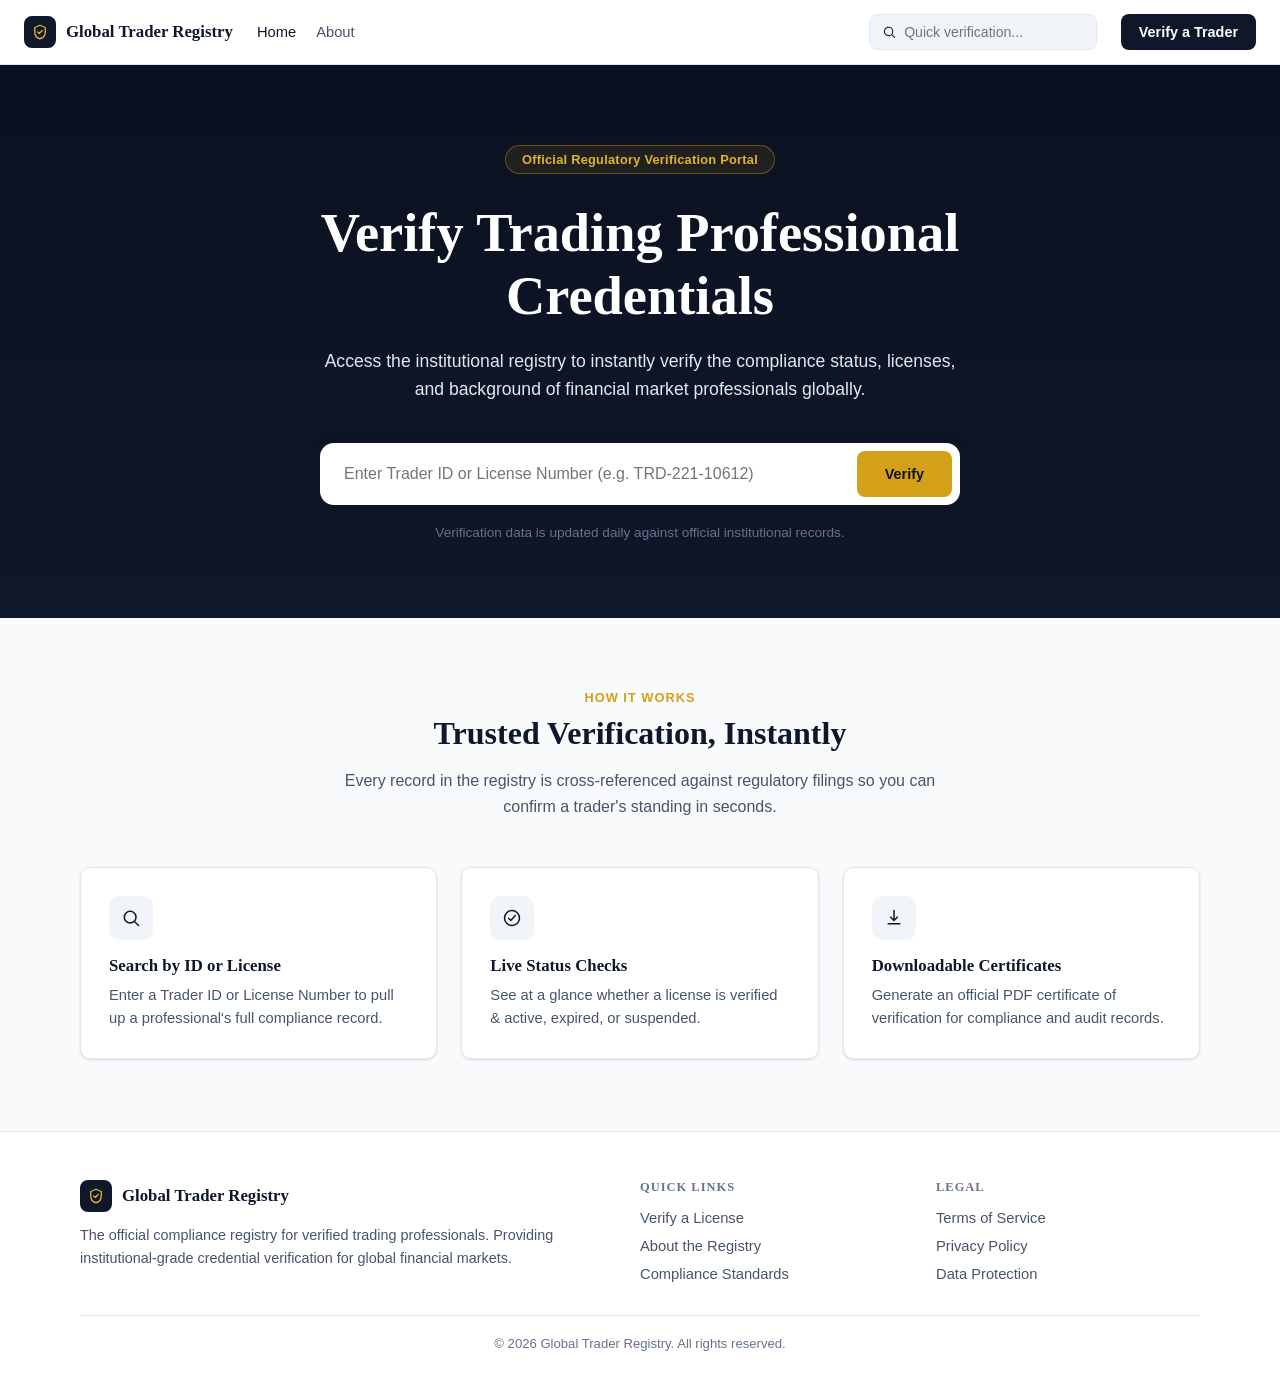
==== index.html @ 94d0c5c8 "Add files via upload" ====
<!DOCTYPE html>
<html lang="en">
<head>
<meta charset="UTF-8" />
<meta name="viewport" content="width=device-width, initial-scale=1.0" />
<title>Global Trader Registry — Verify Trading Credentials</title>
<link rel="stylesheet" href="css/styles.css" />
</head>
<body>
  <header class="site-header" id="site-header"></header>

  <section class="hero" id="search">
    <div class="hero-badge">Official Regulatory Verification Portal</div>
    <h1>Verify Trading Professional<br />Credentials</h1>
    <p class="lede">
      Access the institutional registry to instantly verify the compliance status,
      licenses, and background of financial market professionals globally.
    </p>

    <form id="search-form" class="search-box">
      <input type="text" id="search-input" placeholder="Enter Trader ID or License Number (e.g. TRD-221-10612)" />
      <button type="submit" class="btn btn-gold">Verify</button>
    </form>
    <p id="search-error" class="search-error"></p>

    <p class="hero-footnote">Verification data is updated daily against official institutional records.</p>
  </section>

  <section class="section">
    <div class="section-heading">
      <div class="eyebrow">How It Works</div>
      <h2>Trusted Verification, Instantly</h2>
      <p>Every record in the registry is cross-referenced against regulatory filings so you can confirm a trader's standing in seconds.</p>
    </div>
    <div class="feature-grid">
      <div class="feature-card" id="feature-1"></div>
      <div class="feature-card" id="feature-2"></div>
      <div class="feature-card" id="feature-3"></div>
    </div>
  </section>

  <footer class="site-footer" id="site-footer"></footer>

  <script src="data/traders.js"></script>
  <script src="js/main.js"></script>
  <script src="js/home.js"></script>
</body>
</html>
---- css/styles.css ----
/* Global Trader Registry — Institutional Deep Navy & Slate theme */

:root {
  --navy-950: #0b1120;
  --navy-900: #0f172a;
  --navy-800: #1e293b;
  --slate-600: #475569;
  --slate-500: #64748b;
  --slate-200: #e2e8f0;
  --slate-100: #f1f5f9;
  --slate-50: #f8fafc;
  --gold-500: #d4a017;
  --gold-400: #e0b32c;
  --white: #ffffff;
  --green-600: #16a34a;
  --green-50: #f0fdf4;
  --red-600: #dc2626;
  --red-50: #fef2f2;
  --amber-600: #d97706;
  --amber-50: #fffbeb;

  --font-serif: Georgia, "Times New Roman", serif;
  --font-sans: -apple-system, BlinkMacSystemFont, "Segoe UI", Roboto, Helvetica, Arial, sans-serif;

  --radius: 10px;
  --shadow-card: 0 1px 3px rgba(15, 23, 42, 0.08), 0 1px 2px rgba(15, 23, 42, 0.06);
  --shadow-lg: 0 10px 30px rgba(15, 23, 42, 0.12);
}

* { box-sizing: border-box; }

html, body {
  margin: 0;
  padding: 0;
  font-family: var(--font-sans);
  color: var(--navy-900);
  background: var(--slate-50);
  -webkit-font-smoothing: antialiased;
}

h1, h2, h3, .brand-name {
  font-family: var(--font-serif);
}

a { color: inherit; text-decoration: none; }

.container {
  max-width: 1120px;
  margin: 0 auto;
  padding: 0 24px;
}

/* ---------- Header ---------- */
.site-header {
  background: var(--white);
  border-bottom: 1px solid var(--slate-200);
  position: sticky;
  top: 0;
  z-index: 50;
}

.header-inner {
  display: flex;
  align-items: center;
  gap: 24px;
  padding: 14px 24px;
}

.brand {
  display: flex;
  align-items: center;
  gap: 10px;
  font-weight: 700;
  font-size: 1.05rem;
  color: var(--navy-900);
}

.brand-icon {
  width: 32px;
  height: 32px;
  border-radius: 8px;
  background: var(--navy-900);
  display: flex;
  align-items: center;
  justify-content: center;
  color: var(--gold-400);
  flex-shrink: 0;
}

.main-nav {
  display: flex;
  gap: 20px;
  flex: 1;
}

.main-nav a {
  font-size: 0.92rem;
  color: var(--slate-600);
  font-weight: 500;
}

.main-nav a:hover, .main-nav a.active {
  color: var(--navy-900);
}

.header-search {
  display: flex;
  align-items: center;
  gap: 6px;
  background: var(--slate-100);
  border: 1px solid var(--slate-200);
  border-radius: 8px;
  padding: 8px 12px;
  min-width: 220px;
}

.header-search input {
  border: none;
  background: none;
  outline: none;
  font-size: 0.88rem;
  width: 100%;
  color: var(--navy-900);
}

.btn {
  display: inline-flex;
  align-items: center;
  justify-content: center;
  gap: 8px;
  border-radius: 8px;
  font-weight: 600;
  font-size: 0.9rem;
  padding: 10px 18px;
  border: none;
  cursor: pointer;
  transition: filter 0.15s ease, transform 0.1s ease;
}

.btn:active { transform: translateY(1px); }

.btn-primary {
  background: var(--navy-900);
  color: var(--white);
}
.btn-primary:hover { filter: brightness(1.15); }

.btn-gold {
  background: var(--gold-500);
  color: var(--navy-950);
}
.btn-gold:hover { filter: brightness(1.08); }

.btn-outline {
  background: var(--white);
  color: var(--navy-900);
  border: 1px solid var(--slate-200);
}
.btn-outline:hover { background: var(--slate-100); }

/* ---------- Hero ---------- */
.hero {
  background: linear-gradient(180deg, var(--navy-950) 0%, var(--navy-900) 100%);
  color: var(--white);
  padding: 80px 24px 64px;
  text-align: center;
}

.hero-badge {
  display: inline-flex;
  align-items: center;
  gap: 8px;
  border: 1px solid rgba(212, 160, 23, 0.4);
  background: rgba(212, 160, 23, 0.1);
  color: var(--gold-400);
  padding: 6px 16px;
  border-radius: 999px;
  font-size: 0.8rem;
  font-weight: 600;
  letter-spacing: 0.02em;
  margin-bottom: 28px;
}

.hero h1 {
  font-size: clamp(2.2rem, 5vw, 3.4rem);
  line-height: 1.15;
  margin: 0 0 20px;
  font-weight: 700;
}

.hero p.lede {
  color: var(--slate-200);
  font-size: 1.1rem;
  max-width: 640px;
  margin: 0 auto 40px;
  line-height: 1.6;
}

.search-box {
  background: var(--white);
  border-radius: 14px;
  padding: 8px;
  max-width: 640px;
  margin: 0 auto;
  display: flex;
  gap: 8px;
  box-shadow: var(--shadow-lg);
}

.search-box input {
  flex: 1;
  border: none;
  outline: none;
  padding: 14px 16px;
  font-size: 1rem;
  color: var(--navy-900);
  background: transparent;
}

.search-box .btn { padding: 14px 28px; }

.hero-footnote {
  margin-top: 20px;
  font-size: 0.85rem;
  color: var(--slate-500);
  display: flex;
  align-items: center;
  justify-content: center;
  gap: 6px;
}

.search-error {
  margin-top: 16px;
  color: #fca5a5;
  font-size: 0.9rem;
  display: none;
}

/* ---------- Feature section ---------- */
.section {
  padding: 72px 24px;
}

.section-heading {
  text-align: center;
  max-width: 640px;
  margin: 0 auto 48px;
}

.section-heading .eyebrow {
  color: var(--gold-500);
  font-weight: 700;
  font-size: 0.8rem;
  letter-spacing: 0.08em;
  text-transform: uppercase;
}

.section-heading h2 {
  font-size: 2rem;
  margin: 10px 0 12px;
  color: var(--navy-900);
}

.section-heading p {
  color: var(--slate-600);
  line-height: 1.6;
}

.feature-grid {
  display: grid;
  grid-template-columns: repeat(auto-fit, minmax(240px, 1fr));
  gap: 24px;
  max-width: 1120px;
  margin: 0 auto;
}

.feature-card {
  background: var(--white);
  border: 1px solid var(--slate-200);
  border-radius: var(--radius);
  padding: 28px;
  box-shadow: var(--shadow-card);
}

.feature-card .icon {
  width: 44px;
  height: 44px;
  border-radius: 10px;
  background: var(--slate-100);
  color: var(--navy-900);
  display: flex;
  align-items: center;
  justify-content: center;
  margin-bottom: 16px;
}

.feature-card h3 {
  font-size: 1.05rem;
  margin: 0 0 8px;
  color: var(--navy-900);
}

.feature-card p {
  color: var(--slate-600);
  font-size: 0.92rem;
  line-height: 1.55;
  margin: 0;
}

/* ---------- Footer ---------- */
.site-footer {
  background: var(--white);
  border-top: 1px solid var(--slate-200);
  padding: 48px 24px 24px;
}

.footer-grid {
  display: grid;
  grid-template-columns: 2fr 1fr 1fr;
  gap: 32px;
  max-width: 1120px;
  margin: 0 auto 32px;
}

.footer-grid h4 {
  font-family: var(--font-serif);
  font-size: 0.78rem;
  text-transform: uppercase;
  letter-spacing: 0.08em;
  color: var(--slate-500);
  margin: 0 0 14px;
}

.footer-grid ul {
  list-style: none;
  margin: 0;
  padding: 0;
  display: flex;
  flex-direction: column;
  gap: 10px;
}

.footer-grid ul a {
  color: var(--slate-600);
  font-size: 0.92rem;
}
.footer-grid ul a:hover { color: var(--navy-900); }

.footer-grid p {
  color: var(--slate-600);
  font-size: 0.9rem;
  line-height: 1.6;
  margin: 8px 0 0;
}

.footer-bottom {
  max-width: 1120px;
  margin: 0 auto;
  border-top: 1px solid var(--slate-200);
  padding-top: 20px;
  font-size: 0.82rem;
  color: var(--slate-500);
  text-align: center;
}

/* ---------- Verify page ---------- */
.verify-wrap {
  max-width: 1120px;
  margin: 0 auto;
  padding: 40px 24px 80px;
}

.back-link {
  display: inline-flex;
  align-items: center;
  gap: 6px;
  color: var(--slate-600);
  font-size: 0.9rem;
  margin-bottom: 24px;
}
.back-link:hover { color: var(--navy-900); }

.verify-grid {
  display: grid;
  grid-template-columns: 2fr 1fr;
  gap: 24px;
  align-items: start;
}

@media (max-width: 860px) {
  .verify-grid { grid-template-columns: 1fr; }
  .footer-grid { grid-template-columns: 1fr; }
  .main-nav { display: none; }
}

.card {
  background: var(--white);
  border: 1px solid var(--slate-200);
  border-radius: 14px;
  box-shadow: var(--shadow-card);
  overflow: hidden;
}

.profile-card { border-top: 4px solid var(--navy-900); }
.profile-card.status-verified { border-top-color: var(--green-600); }
.profile-card.status-expired { border-top-color: var(--red-600); }
.profile-card.status-suspended { border-top-color: var(--amber-600); }

.profile-header {
  display: flex;
  align-items: flex-start;
  gap: 20px;
  padding: 28px;
  flex-wrap: wrap;
}

.avatar {
  width: 88px;
  height: 88px;
  border-radius: 12px;
  background: var(--slate-100);
  color: var(--navy-900);
  display: flex;
  align-items: center;
  justify-content: center;
  font-family: var(--font-serif);
  font-weight: 700;
  font-size: 1.6rem;
  flex-shrink: 0;
}

.profile-identity { flex: 1; min-width: 200px; }
.profile-identity h1 { font-size: 1.6rem; margin: 0 0 4px; }
.profile-identity .specialization { color: var(--slate-600); font-size: 1rem; margin-bottom: 10px; }

.meta-row {
  display: flex;
  flex-wrap: wrap;
  gap: 16px;
  color: var(--slate-600);
  font-size: 0.88rem;
}
.meta-row span { display: inline-flex; align-items: center; gap: 6px; }

.status-badge {
  display: inline-flex;
  align-items: center;
  gap: 6px;
  padding: 8px 16px;
  border-radius: 999px;
  font-weight: 700;
  font-size: 0.82rem;
  letter-spacing: 0.02em;
  white-space: nowrap;
}
.status-badge.verified { background: var(--green-50); color: var(--green-600); }
.status-badge.expired { background: var(--red-50); color: var(--red-600); }
.status-badge.suspended { background: var(--amber-50); color: var(--amber-600); }

.divider { border-top: 1px solid var(--slate-200); }

.info-grid {
  display: grid;
  grid-template-columns: 1fr 1fr;
  gap: 24px;
  padding: 28px;
}

.info-block h4 {
  display: flex;
  align-items: center;
  gap: 8px;
  font-family: var(--font-serif);
  font-size: 0.85rem;
  text-transform: uppercase;
  letter-spacing: 0.06em;
  color: var(--slate-500);
  margin: 0 0 16px;
}

.field-label { font-size: 0.78rem; color: var(--slate-500); margin-bottom: 4px; }
.field-value {
  background: var(--slate-100);
  border-radius: 6px;
  padding: 8px 12px;
  font-family: "SFMono-Regular", Consolas, monospace;
  font-size: 0.92rem;
  margin-bottom: 14px;
}

.timeline-row {
  display: flex;
  justify-content: space-between;
  padding: 8px 0;
  font-size: 0.92rem;
}
.timeline-row span:first-child { color: var(--slate-500); }
.timeline-row span:last-child { font-weight: 600; }

.section-block { padding: 28px; }
.section-block h3 {
  display: flex;
  align-items: center;
  gap: 8px;
  font-size: 1.1rem;
  margin: 0 0 16px;
}

.tag-list { display: flex; flex-wrap: wrap; gap: 8px; }
.tag {
  background: var(--slate-100);
  border: 1px solid var(--slate-200);
  border-radius: 999px;
  padding: 6px 14px;
  font-size: 0.85rem;
  color: var(--navy-900);
}
.tag.gold { background: rgba(212, 160, 23, 0.12); border-color: rgba(212, 160, 23, 0.35); color: #92700f; }

.cert-list { list-style: none; margin: 0; padding: 0; display: flex; flex-direction: column; gap: 10px; }
.cert-list li {
  display: flex;
  align-items: center;
  gap: 10px;
  font-size: 0.92rem;
  color: var(--navy-900);
}

.side-card { padding: 24px; text-align: center; }
.side-card h3 { font-family: var(--font-serif); font-size: 1.05rem; margin: 0 0 20px; }

#qr-canvas-wrap {
  display: flex;
  justify-content: center;
  margin-bottom: 16px;
}

.blockchain-ref {
  background: var(--slate-100);
  border-radius: 8px;
  padding: 10px;
  font-size: 0.78rem;
  color: var(--slate-500);
  margin-top: 10px;
}
.blockchain-ref strong {
  display: block;
  font-family: monospace;
  color: var(--navy-900);
  font-size: 0.88rem;
  margin-top: 4px;
}

.cert-panel {
  background: var(--navy-950);
  color: var(--white);
  border-radius: 14px;
  padding: 24px;
  margin-top: 16px;
}
.cert-panel h3 { font-family: var(--font-serif); margin: 0 0 8px; }
.cert-panel p { color: var(--slate-200); font-size: 0.88rem; line-height: 1.5; margin: 0 0 16px; }

/* ---------- Not found ---------- */
.not-found {
  text-align: center;
  padding: 100px 24px;
}
.not-found .icon-circle {
  width: 72px;
  height: 72px;
  border-radius: 50%;
  background: var(--slate-100);
  color: var(--slate-500);
  display: flex;
  align-items: center;
  justify-content: center;
  margin: 0 auto 24px;
}
.not-found h1 { font-size: 1.8rem; margin: 0 0 12px; }
.not-found p { color: var(--slate-600); max-width: 480px; margin: 0 auto 28px; line-height: 1.6; }
.not-found code {
  background: var(--slate-100);
  padding: 2px 8px;
  border-radius: 4px;
}

/* ---------- About page ---------- */
.about-hero {
  text-align: center;
  padding: 64px 24px 32px;
}
.about-icon {
  width: 64px;
  height: 64px;
  border-radius: 50%;
  background: var(--slate-100);
  color: var(--navy-900);
  display: flex;
  align-items: center;
  justify-content: center;
  margin: 0 auto 24px;
}
.about-hero h1 { font-size: 2.2rem; margin: 0 0 16px; }
.about-hero p { color: var(--slate-600); max-width: 620px; margin: 0 auto; line-height: 1.6; font-size: 1.05rem; }

.about-content {
  max-width: 780px;
  margin: 0 auto;
  padding: 0 24px 72px;
}

.about-card {
  background: var(--white);
  border: 1px solid var(--slate-200);
  border-radius: 14px;
  padding: 36px;
  box-shadow: var(--shadow-card);
  margin-bottom: 24px;
}
.about-card h2 { font-size: 1.3rem; margin: 0 0 14px; }
.about-card p { color: var(--slate-600); line-height: 1.7; margin: 0 0 14px; }
.about-card p:last-child { margin-bottom: 0; }

.stat-grid {
  display: grid;
  grid-template-columns: repeat(3, 1fr);
  gap: 16px;
  margin-top: 16px;
}
.stat-grid .stat { text-align: center; }
.stat-grid .stat .num { font-family: var(--font-serif); font-size: 1.8rem; color: var(--navy-900); font-weight: 700; }
.stat-grid .stat .label { font-size: 0.82rem; color: var(--slate-500); margin-top: 4px; }

@media (max-width: 640px) {
  .header-inner { flex-wrap: wrap; }
  .header-search { display: none; }
  .info-grid { grid-template-columns: 1fr; }
  .stat-grid { grid-template-columns: 1fr; }
}
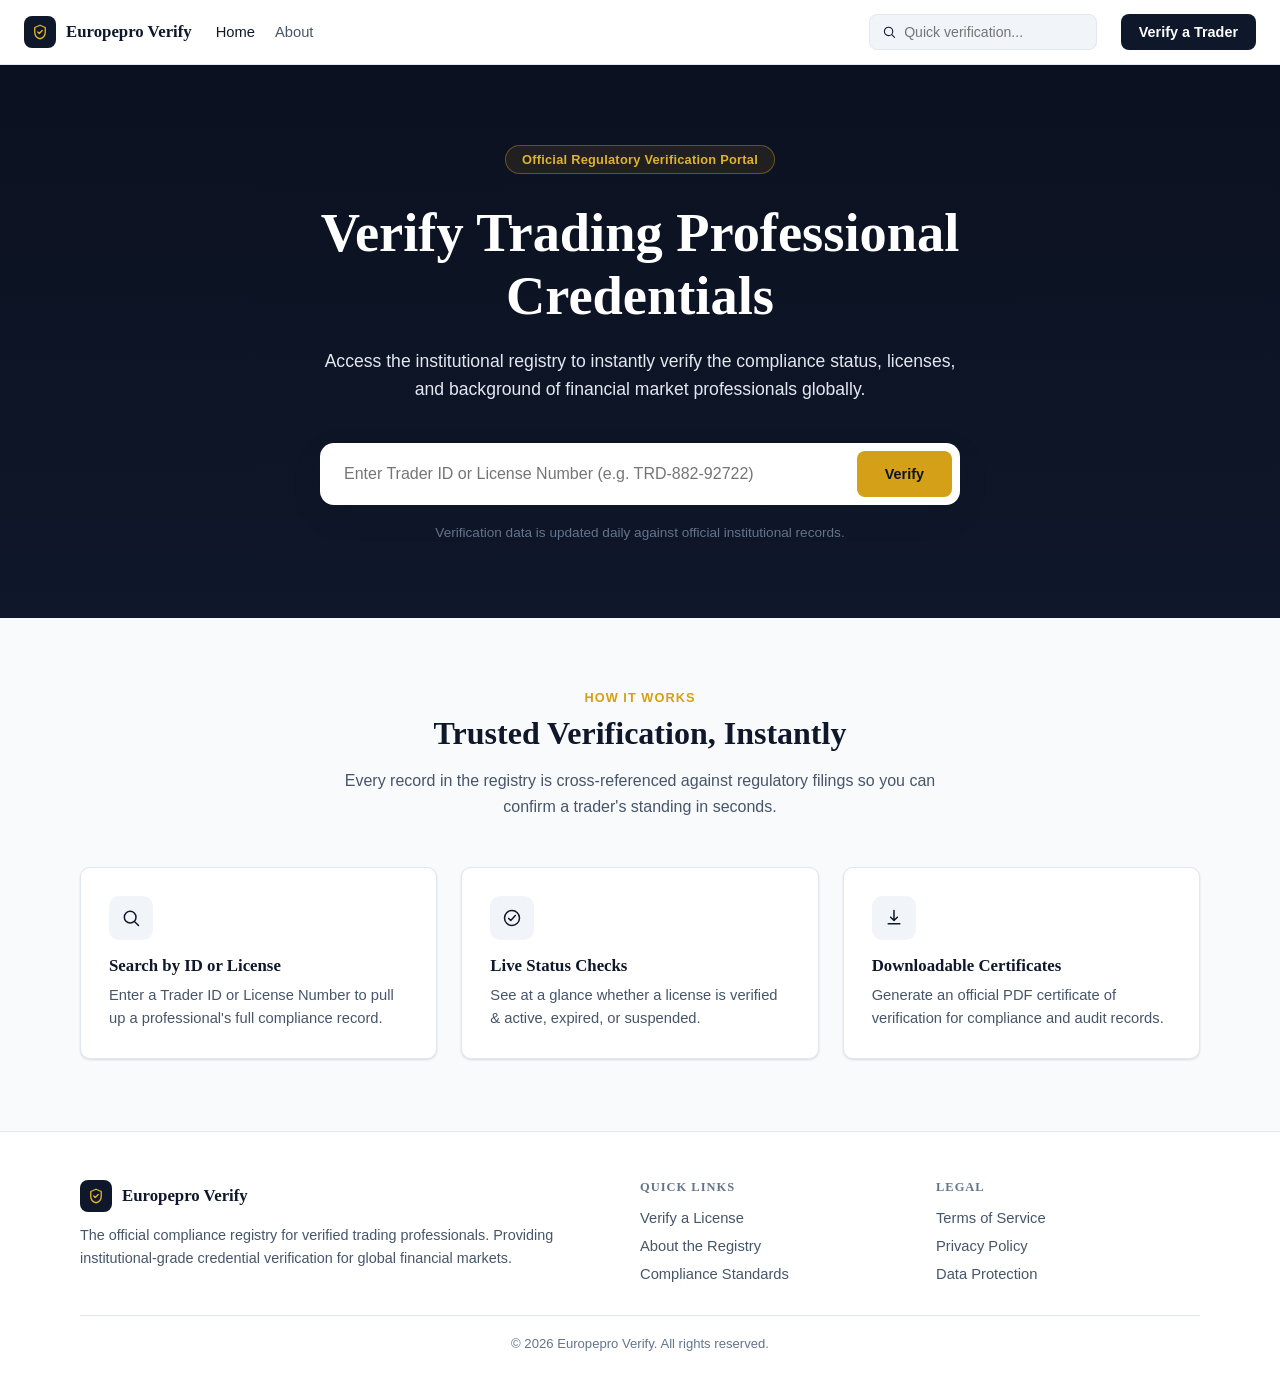
==== commit ef8d875d: "Update placeholder text in search input field" ====
--- a/index.html
+++ b/index.html
@@ -3,7 +3,7 @@
 <head>
 <meta charset="UTF-8" />
 <meta name="viewport" content="width=device-width, initial-scale=1.0" />
-<title>Global Trader Registry — Verify Trading Credentials</title>
+<title>Europepro Verify — Verify Trading Credentials</title>
 <link rel="stylesheet" href="css/styles.css" />
 </head>
 <body>
@@ -18,7 +18,7 @@
     </p>
 
     <form id="search-form" class="search-box">
-      <input type="text" id="search-input" placeholder="Enter Trader ID or License Number (e.g. TRD-221-10612)" />
+      <input type="text" id="search-input" placeholder="Enter Trader ID or License Number (e.g. TRD-882-92722)" />
       <button type="submit" class="btn btn-gold">Verify</button>
     </form>
     <p id="search-error" class="search-error"></p>
--- a/css/styles.css
+++ b/css/styles.css
@@ -638,3 +638,28 @@
   .info-grid { grid-template-columns: 1fr; }
   .stat-grid { grid-template-columns: 1fr; }
 }
+.avatar {
+  width: 90px;
+  height: 90px;
+  border-radius: 50%;
+  overflow: hidden;
+  border: 3px solid #d4af37;
+  background: #f8fafc;
+  display: flex;
+  justify-content: center;
+  align-items: center;
+  flex-shrink: 0;
+}
+
+.avatar-img {
+  width: 100%;
+  height: 100%;
+  object-fit: cover;
+  display: block;
+}
+
+.avatar span {
+  font-size: 32px;
+  font-weight: 700;
+  color: #0f172a;
+}
